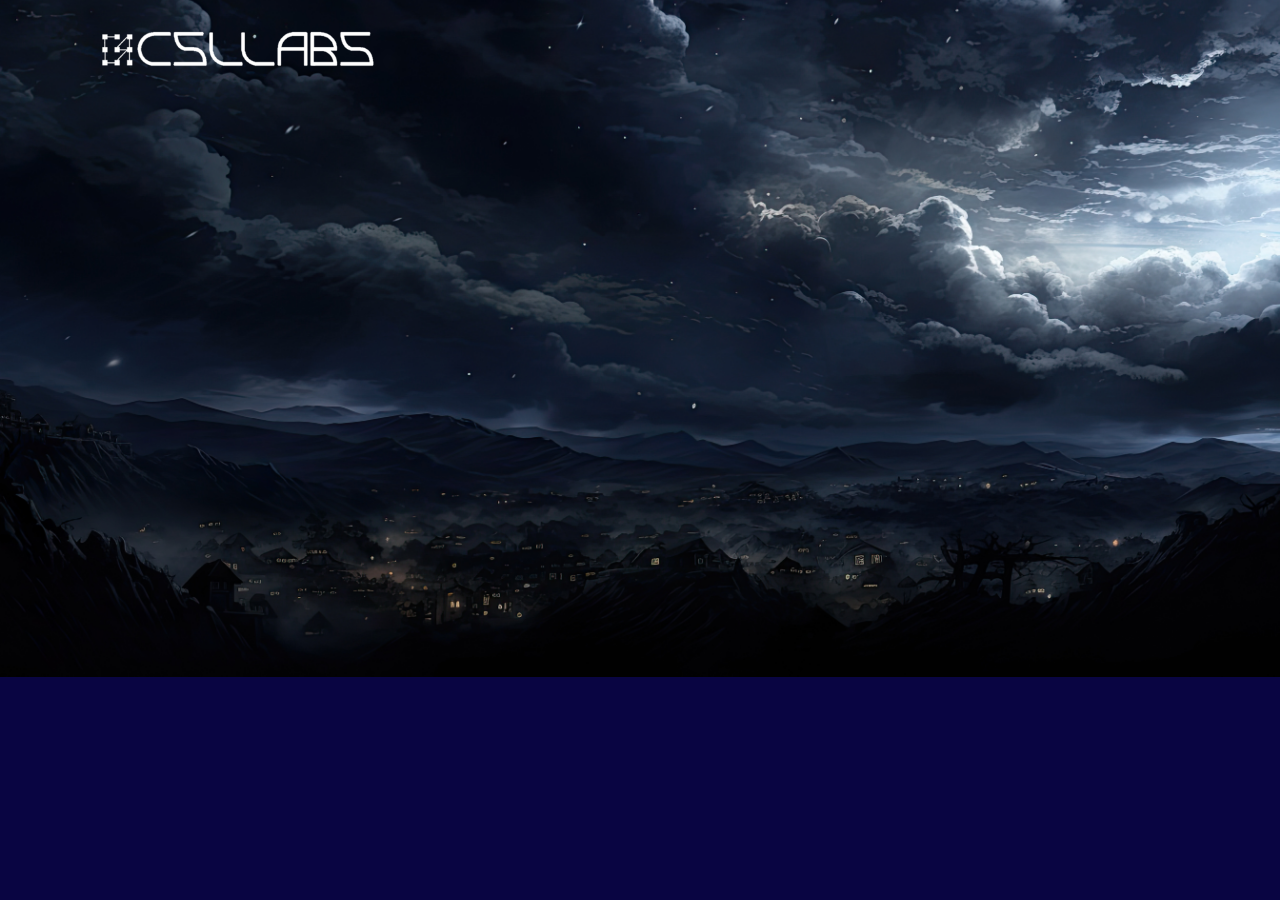
==== index.html @ f1152525 "Add files via upload Versão ZERO !!!" ====
<!doctype html>
<html>
    <head>
        <link rel="stylesheet" type="text/css" href="style.css">
        <link rel="icon" type="image/x-icon" href="FavIcon.png">
        <title>CSLLSBS - Under Construction</title>
    </head>
    <body>
        <header>
            <a href="#" class="logo"><img src="LOGO_BRANCO.png" class="logoIMG"></a>
        </header>
    </body>
</html>
---- style.css ----
html {
    background-image: url("anime-style-clouds.jpg");
    background-color: #090542;
    height: 500px; /* You must set a specified height */
    background-position: center; /* Center the image */
    background-repeat: no-repeat; /* Do not repeat the image */
    background-size: cover; /* Resize the background image to cover the entire container */
}

header {
    position: absolute;
    top: 0;
    left: 0;
    width: 100%;
    padding: 30px 100px;
    display: flex;
    justify-content: space-between;
    align-items: center;
}


header .logo .logoIMG{
    height: 39px;
    width: 275px;
}
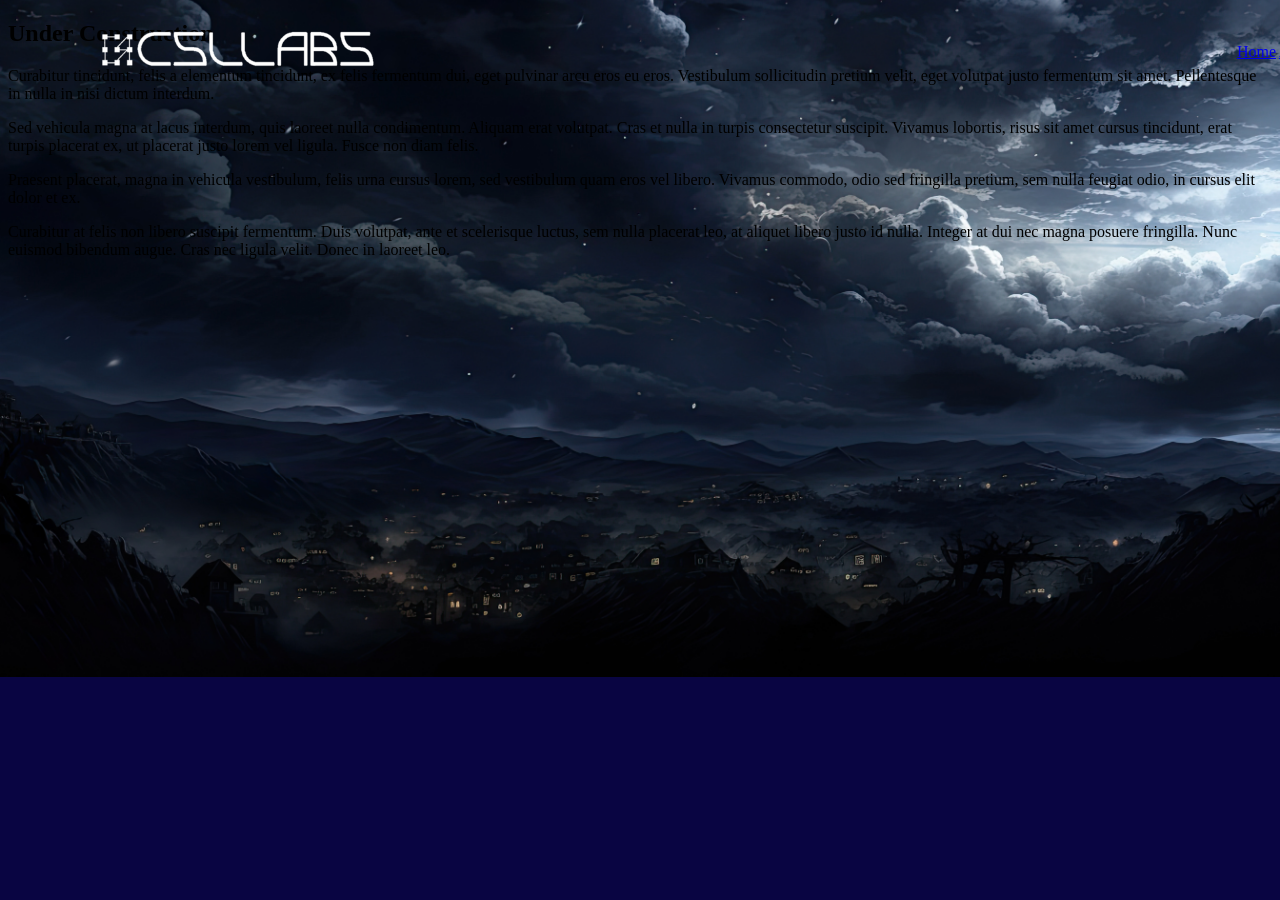
==== commit 2f34e312: "Version 0.1 Características alteradas     - Alteração de html e estruturas de css         - Remoçã" ====
--- a/index.html
+++ b/index.html
@@ -1,13 +1,33 @@
 <!doctype html>
 <html>
     <head>
+        <meta charset="UTF-8">
+        <meta http-equiv="X-UA-Compatible" content="IE=edge">
+        <meta name="viewport" content="width=device-width, initial-scale=1.0">
         <link rel="stylesheet" type="text/css" href="style.css">
         <link rel="icon" type="image/x-icon" href="FavIcon.png">
         <title>CSLLSBS - Under Construction</title>
     </head>
     <body>
-        <header>
+        <header class="header">
             <a href="#" class="logo"><img src="LOGO_BRANCO.png" class="logoIMG"></a>
+            <nav class="navbar">
+                <a href="#">Home</a>
+                <a href="#">About</a>
+                <a href="#">Portfolio</a>
+                <!-- <a href="#">Services</a>
+                <a href="#">Contact</a> -->
+            </nav>
         </header>
+
+        <section class="home">
+            <div class="home-content">
+                <h1>Under Construction</h1>
+                <p>Curabitur tincidunt, felis a elementum tincidunt, ex felis fermentum dui, eget pulvinar arcu eros eu eros. Vestibulum sollicitudin pretium velit, eget volutpat justo fermentum sit amet. Pellentesque in nulla in nisi dictum interdum.</p>
+                <p>Sed vehicula magna at lacus interdum, quis laoreet nulla condimentum. Aliquam erat volutpat. Cras et nulla in turpis consectetur suscipit. Vivamus lobortis, risus sit amet cursus tincidunt, erat turpis placerat ex, ut placerat justo lorem vel ligula. Fusce non diam felis.</p>
+                <p>Praesent placerat, magna in vehicula vestibulum, felis urna cursus lorem, sed vestibulum quam eros vel libero. Vivamus commodo, odio sed fringilla pretium, sem nulla feugiat odio, in cursus elit dolor et ex.</p>
+                <p>Curabitur at felis non libero suscipit fermentum. Duis volutpat, ante et scelerisque luctus, sem nulla placerat leo, at aliquet libero justo id nulla. Integer at dui nec magna posuere fringilla. Nunc euismod bibendum augue. Cras nec ligula velit. Donec in laoreet leo.</p>
+            </div>
+        </section>
     </body>
 </html>
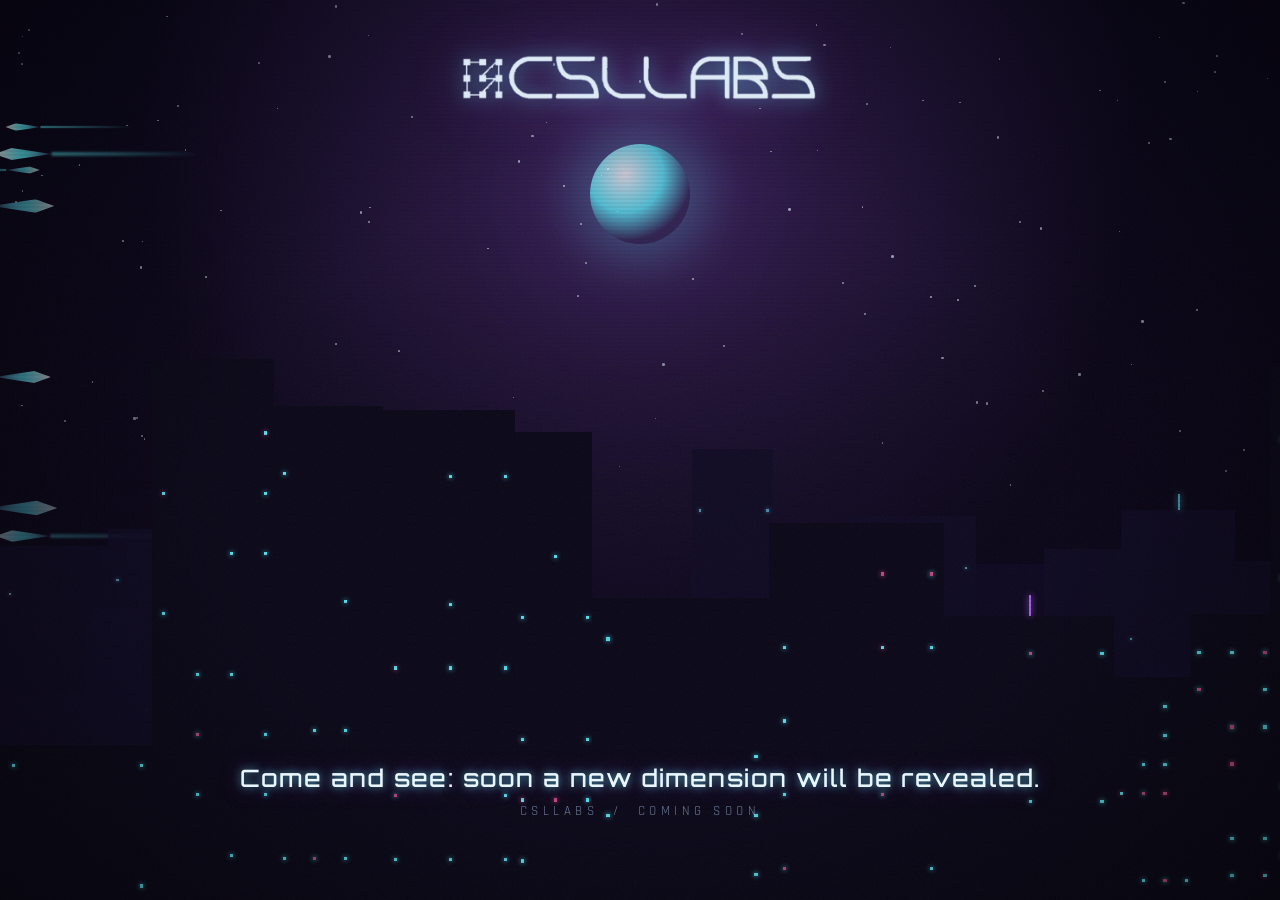
==== commit a0a68f57: "New version of Landing Page" ====
--- a/index.html
+++ b/index.html
@@ -1,33 +1,377 @@
-<!doctype html>
-<html>
-    <head>
-        <meta charset="UTF-8">
-        <meta http-equiv="X-UA-Compatible" content="IE=edge">
-        <meta name="viewport" content="width=device-width, initial-scale=1.0">
-        <link rel="stylesheet" type="text/css" href="style.css">
-        <link rel="icon" type="image/x-icon" href="FavIcon.png">
-        <title>CSLLSBS - Under Construction</title>
-    </head>
-    <body>
-        <header class="header">
-            <a href="#" class="logo"><img src="LOGO_BRANCO.png" class="logoIMG"></a>
-            <nav class="navbar">
-                <a href="#">Home</a>
-                <a href="#">About</a>
-                <a href="#">Portfolio</a>
-                <!-- <a href="#">Services</a>
-                <a href="#">Contact</a> -->
-            </nav>
-        </header>
-
-        <section class="home">
-            <div class="home-content">
-                <h1>Under Construction</h1>
-                <p>Curabitur tincidunt, felis a elementum tincidunt, ex felis fermentum dui, eget pulvinar arcu eros eu eros. Vestibulum sollicitudin pretium velit, eget volutpat justo fermentum sit amet. Pellentesque in nulla in nisi dictum interdum.</p>
-                <p>Sed vehicula magna at lacus interdum, quis laoreet nulla condimentum. Aliquam erat volutpat. Cras et nulla in turpis consectetur suscipit. Vivamus lobortis, risus sit amet cursus tincidunt, erat turpis placerat ex, ut placerat justo lorem vel ligula. Fusce non diam felis.</p>
-                <p>Praesent placerat, magna in vehicula vestibulum, felis urna cursus lorem, sed vestibulum quam eros vel libero. Vivamus commodo, odio sed fringilla pretium, sem nulla feugiat odio, in cursus elit dolor et ex.</p>
-                <p>Curabitur at felis non libero suscipit fermentum. Duis volutpat, ante et scelerisque luctus, sem nulla placerat leo, at aliquet libero justo id nulla. Integer at dui nec magna posuere fringilla. Nunc euismod bibendum augue. Cras nec ligula velit. Donec in laoreet leo.</p>
-            </div>
-        </section>
-    </body>
-</html>+<!DOCTYPE html>
+<html lang="en">
+<head>
+<meta charset="UTF-8">
+<meta name="viewport" content="width=device-width, initial-scale=1.0, viewport-fit=cover">
+<title>CSLLABS</title>
+<meta name="description" content="CSLLABS — coming soon. A new dimension will be revealed.">
+<link rel="icon" href="data:image/svg+xml,%3Csvg xmlns='http://www.w3.org/2000/svg' viewBox='0 0 100 100'%3E%3Crect width='100' height='100' fill='%2305030a'/%3E%3Ccircle cx='50' cy='50' r='30' fill='none' stroke='%235df1ff' stroke-width='6'/%3E%3C/svg%3E">
+<link rel="preconnect" href="https://fonts.googleapis.com">
+<link rel="preconnect" href="https://fonts.gstatic.com" crossorigin>
+<link href="https://fonts.googleapis.com/css2?family=Orbitron:wght@500;700;900&family=Rajdhani:wght@300;400;500&display=swap" rel="stylesheet">
+<style>
+  :root{
+    --bg-top:#0b0620;
+    --bg-bottom:#050308;
+    --cyan:#5df1ff;
+    --purple:#b967ff;
+    --pink:#ff5da2;
+    --amber:#ffb454;
+  }
+  *{ box-sizing:border-box; }
+  html,body{
+    margin:0; padding:0; width:100%; height:100%;
+    background:var(--bg-bottom);
+    overflow:hidden;
+    font-family:'Rajdhani', 'Segoe UI', sans-serif;
+  }
+
+  #stage{
+    position:relative;
+    width:100vw; height:100vh;
+    overflow:hidden;
+  }
+
+  /* ---------- SKY ---------- */
+  #sky{
+    position:absolute; inset:0;
+    background:
+      radial-gradient(ellipse at 50% 15%, rgba(185,103,255,0.25), transparent 55%),
+      linear-gradient(to bottom, var(--bg-top) 0%, #0a0518 40%, var(--bg-bottom) 100%);
+  }
+  .star{
+    position:absolute;
+    width:2px; height:2px;
+    background:#eaf6ff;
+    border-radius:50%;
+    opacity:.6;
+    animation:twinkle linear infinite;
+  }
+  @keyframes twinkle{
+    0%,100%{ opacity:.15; }
+    50%{ opacity:1; }
+  }
+
+  /* distant moon / second sun glow */
+  #moon{
+    position:absolute; top:16%; left:50%; transform:translateX(-50%);
+    width:100px; height:100px; border-radius:50%;
+    background:radial-gradient(circle at 35% 30%, #fff, var(--cyan) 40%, rgba(93,241,255,0.05) 70%);
+    box-shadow:0 0 50px 16px rgba(93,241,255,0.3), 0 0 140px 50px rgba(185,103,255,0.13);
+    opacity:.75;
+    z-index:0;
+    animation:moonPulse 6s ease-in-out infinite;
+  }
+  @keyframes moonPulse{
+    0%,100%{ filter:brightness(1); }
+    50%{ filter:brightness(1.15); }
+  }
+
+  /* ---------- SKYLINE LAYERS ---------- */
+  .layer{
+    position:absolute; left:0; right:0; bottom:0;
+    display:flex; align-items:flex-end;
+  }
+  .building{
+    position:relative;
+    flex-shrink:0;
+  }
+  .window{
+    position:absolute;
+    animation:flicker ease-in-out infinite;
+  }
+  @keyframes flicker{
+    0%,100%{ opacity:.9; }
+    45%{ opacity:.9; }
+    50%{ opacity:.15; }
+    55%{ opacity:.9; }
+  }
+
+  #layer-far{ height:38%; opacity:.55; filter:blur(0.3px); z-index:1; }
+  #layer-mid{ height:52%; opacity:.8; z-index:2; }
+  #layer-near{ height:68%; opacity:1; z-index:3; }
+
+  /* haze between layers for depth */
+  .haze{
+    position:absolute; left:0; right:0; bottom:0; height:70%;
+    background:linear-gradient(to top, rgba(5,3,8,0) 0%, rgba(11,6,32,.5) 40%, rgba(11,6,32,0) 100%);
+    z-index:2; pointer-events:none;
+  }
+
+  /* ---------- SHIPS ---------- */
+  .ship-track{
+    position:absolute; left:-15%; width:130%;
+    z-index:4; pointer-events:none;
+  }
+  .ship{
+    position:absolute;
+    width:46px; height:14px;
+    animation:fly linear infinite;
+  }
+  .ship .hull{
+    position:absolute; inset:0;
+    background:linear-gradient(90deg, rgba(93,241,255,0) 0%, var(--cyan) 55%, #fff 100%);
+    clip-path:polygon(0% 50%, 70% 15%, 100% 50%, 70% 85%);
+    filter:drop-shadow(0 0 6px var(--cyan)) drop-shadow(0 0 14px var(--purple));
+  }
+  .ship .trail{
+    position:absolute; top:50%; right:100%; transform:translateY(-50%);
+    width:120px; height:3px;
+    background:linear-gradient(90deg, rgba(185,103,255,0), rgba(93,241,255,.7));
+    filter:blur(1px);
+  }
+  .ship.pink .hull{
+    background:linear-gradient(90deg, rgba(255,93,162,0) 0%, var(--pink) 55%, #fff 100%);
+    filter:drop-shadow(0 0 6px var(--pink)) drop-shadow(0 0 14px var(--purple));
+  }
+  .ship.pink .trail{
+    background:linear-gradient(90deg, rgba(185,103,255,0), rgba(255,93,162,.7));
+  }
+  .ship.rev{ transform:scaleX(-1); }
+  @keyframes fly{
+    0%{ transform:translate3d(-10vw,0,0); }
+    100%{ transform:translate3d(115vw,0,0); }
+  }
+  .ship.rev{ animation-name:flyRev; }
+  @keyframes flyRev{
+    0%{ transform:translate3d(115vw,0,0) scaleX(-1); }
+    100%{ transform:translate3d(-10vw,0,0) scaleX(-1); }
+  }
+
+  /* ---------- OVERLAYS ---------- */
+  #scanlines{
+    position:absolute; inset:0; z-index:6; pointer-events:none;
+    background:repeating-linear-gradient(to bottom, rgba(0,0,0,0) 0px, rgba(0,0,0,0) 2px, rgba(0,0,0,0.10) 3px, rgba(0,0,0,0) 4px);
+    mix-blend-mode:multiply;
+  }
+  #vignette{
+    position:absolute; inset:0; z-index:6; pointer-events:none;
+    background:radial-gradient(ellipse at 50% 55%, rgba(0,0,0,0) 45%, rgba(0,0,0,0.55) 100%);
+  }
+  #grain{
+    position:absolute; inset:0; z-index:6; pointer-events:none; opacity:.05;
+    background-image:url("data:image/svg+xml,%3Csvg xmlns='http://www.w3.org/2000/svg' width='120' height='120'%3E%3Cfilter id='n'%3E%3CfeTurbulence type='fractalNoise' baseFrequency='0.9' numOctaves='2' stitchTiles='stitch'/%3E%3C/filter%3E%3Crect width='100%25' height='100%25' filter='url(%23n)'/%3E%3C/svg%3E");
+  }
+
+  /* ---------- CONTENT ---------- */
+  #content{
+    position:absolute; inset:0; z-index:10;
+    display:flex; flex-direction:column; align-items:center; justify-content:flex-start;
+    padding-top:6vh;
+    text-align:center;
+  }
+  #logo-wrap{
+    animation:logoFloat 6s ease-in-out infinite;
+  }
+  #logo-wrap img{
+    width:min(46vw, 360px);
+    filter:drop-shadow(0 0 10px rgba(93,241,255,.55)) drop-shadow(0 0 26px rgba(185,103,255,.35));
+    opacity:0;
+    animation:logoIn 1.8s ease-out forwards;
+  }
+  @keyframes logoIn{
+    0%{ opacity:0; transform:translateY(-8px) scale(.97); filter:brightness(1.6) drop-shadow(0 0 0 transparent); }
+    100%{ opacity:1; transform:translateY(0) scale(1); }
+  }
+  @keyframes logoFloat{
+    0%,100%{ transform:translateY(0); }
+    50%{ transform:translateY(-6px); }
+  }
+
+  #tagline-wrap{
+    margin-top:auto; margin-bottom:9vh;
+    padding:0 6vw;
+  }
+  #tagline{
+    display:inline-block;
+    font-family:'Orbitron', 'Rajdhani', sans-serif;
+    font-weight:500;
+    font-size:clamp(0.95rem, 2.4vw, 1.5rem);
+    letter-spacing:.06em;
+    color:#eaf6ff;
+    text-shadow:0 0 8px rgba(93,241,255,.65), 0 0 24px rgba(185,103,255,.4);
+    opacity:0;
+    filter:blur(6px);
+    animation:reveal 2.6s ease-out forwards, glow 4.5s ease-in-out infinite;
+    animation-delay:2.4s, 7s;
+  }
+  @keyframes reveal{
+    0%{ opacity:0; filter:blur(6px); letter-spacing:.3em; }
+    100%{ opacity:1; filter:blur(0); letter-spacing:.06em; }
+  }
+  @keyframes glow{
+    0%,100%{ text-shadow:0 0 8px rgba(93,241,255,.5), 0 0 22px rgba(185,103,255,.3); }
+    50%{ text-shadow:0 0 14px rgba(93,241,255,.9), 0 0 34px rgba(185,103,255,.55); }
+  }
+
+  #brandline{
+    margin-top:1.1vh;
+    font-family:'Rajdhani', sans-serif;
+    font-size:clamp(.6rem, 1.15vw, .8rem);
+    letter-spacing:.35em;
+    color:rgba(184,214,255,.55);
+    text-transform:uppercase;
+    opacity:0;
+    animation:fadeSimple 1.6s ease-out forwards;
+    animation-delay:4.6s;
+  }
+  @keyframes fadeSimple{
+    from{ opacity:0; transform:translateY(4px); }
+    to{ opacity:1; transform:translateY(0); }
+  }
+
+  @media (max-width:600px){
+    #content{ padding-top:8vh; }
+    #tagline-wrap{ margin-bottom:12vh; }
+  }
+</style>
+</head>
+<body>
+
+<div id="stage">
+  <div id="sky"></div>
+  <div id="moon"></div>
+  <div id="stars"></div>
+
+  <div id="layer-far" class="layer"></div>
+  <div class="haze"></div>
+  <div id="layer-mid" class="layer"></div>
+  <div id="layer-near" class="layer"></div>
+
+  <div id="ships"></div>
+
+  <div id="scanlines"></div>
+  <div id="grain"></div>
+  <div id="vignette"></div>
+
+  <div id="content">
+    <div id="logo-wrap">
+      <img src="[data-uri]" alt="CSLLABS logo">
+    </div>
+    <div id="tagline-wrap">
+      <div id="tagline">Come and see: soon a new dimension will be revealed.</div>
+      <div id="brandline">CSLLABS &nbsp;/&nbsp; coming soon</div>
+    </div>
+  </div>
+</div>
+
+<script>
+(function(){
+  var rand = function(a,b){ return a + Math.random()*(b-a); };
+
+  // ---- Stars ----
+  var starsWrap = document.getElementById('stars');
+  var starsFrag = document.createDocumentFragment();
+  var STAR_COUNT = 110;
+  for(var i=0;i<STAR_COUNT;i++){
+    var s = document.createElement('div');
+    s.className = 'star';
+    s.style.left = rand(0,100)+'%';
+    s.style.top = rand(0,55)+'%';
+    var size = rand(1,2.6);
+    s.style.width = size+'px';
+    s.style.height = size+'px';
+    s.style.animationDuration = rand(2,6)+'s';
+    s.style.animationDelay = rand(0,6)+'s';
+    starsFrag.appendChild(s);
+  }
+  starsWrap.appendChild(starsFrag);
+
+  // ---- Skyline builder ----
+  function buildSkyline(containerId, opts){
+    var el = document.getElementById(containerId);
+    var totalWidth = 0;
+    var vw = 100; // percent based
+    var frag = document.createDocumentFragment();
+    while(totalWidth < vw + 8){
+      var w = rand(opts.minW, opts.maxW);
+      var h = rand(opts.minH, opts.maxH);
+      var b = document.createElement('div');
+      b.className = 'building';
+      b.style.width = w+'%';
+      b.style.height = h+'%';
+      b.style.background = opts.color;
+      if(opts.topAccent && Math.random() < opts.antennaChance){
+        b.style.boxShadow = '0 -'+rand(6,16)+'px 0 -2px rgba(255,255,255,0.0)';
+        var antenna = document.createElement('div');
+        antenna.style.position='absolute';
+        antenna.style.bottom='100%';
+        antenna.style.left='50%';
+        antenna.style.width='2px';
+        antenna.style.height=rand(10,22)+'px';
+        antenna.style.background = opts.antennaColor;
+        antenna.style.boxShadow = '0 0 6px '+opts.antennaColor;
+        b.appendChild(antenna);
+      }
+      // windows
+      var rows = Math.floor(rand(opts.wRows[0], opts.wRows[1]));
+      var cols = Math.floor(rand(opts.wCols[0], opts.wCols[1]));
+      for(var r=0;r<rows;r++){
+        for(var c=0;c<cols;c++){
+          if(Math.random() > opts.litChance) continue;
+          var win = document.createElement('div');
+          win.className = 'window';
+          win.style.left = (8 + c*(84/Math.max(cols-1,1)))+'%';
+          win.style.bottom = (8 + r*(78/Math.max(rows-1,1)))+'%';
+          win.style.width = opts.winSize+'px';
+          win.style.height = opts.winSize+'px';
+          win.style.background = Math.random() < 0.18 ? opts.altColor : opts.winColor;
+          win.style.boxShadow = '0 0 '+(opts.winSize*1.6)+'px '+ (Math.random()<0.18?opts.altColor:opts.winColor);
+          win.style.animationDuration = rand(3,9)+'s';
+          win.style.animationDelay = rand(0,8)+'s';
+          b.appendChild(win);
+        }
+      }
+      frag.appendChild(b);
+      totalWidth += w;
+    }
+    el.appendChild(frag);
+  }
+
+  buildSkyline('layer-far', {
+    minW:4, maxW:9, minH:35, maxH:100,
+    color:'#140b2e',
+    wRows:[2,4], wCols:[1,3], winSize:2, litChance:.35,
+    winColor:'rgba(150,190,255,0.55)', altColor:'rgba(255,150,200,0.4)',
+    topAccent:false, antennaChance:0, antennaColor:'transparent'
+  });
+
+  buildSkyline('layer-mid', {
+    minW:5, maxW:11, minH:30, maxH:100,
+    color:'#0f0a24',
+    wRows:[3,6], wCols:[2,4], winSize:2.6, litChance:.4,
+    winColor:'rgba(120,225,255,0.75)', altColor:'rgba(255,120,190,0.6)',
+    topAccent:true, antennaChance:.25, antennaColor:'rgba(93,241,255,0.8)'
+  });
+
+  buildSkyline('layer-near', {
+    minW:6, maxW:14, minH:22, maxH:100,
+    color:'#0a0718',
+    wRows:[4,9], wCols:[2,5], winSize:3.2, litChance:.45,
+    winColor:'rgba(93,241,255,0.9)', altColor:'rgba(255,93,162,0.75)',
+    topAccent:true, antennaChance:.35, antennaColor:'rgba(185,103,255,0.9)'
+  });
+
+  // ---- Ships ----
+  var shipsWrap = document.getElementById('ships');
+  var SHIP_COUNT = 7;
+  for(var k=0;k<SHIP_COUNT;k++){
+    var ship = document.createElement('div');
+    var reverse = Math.random() < 0.5;
+    ship.className = 'ship' + (Math.random()<0.4 ? ' pink' : '') + (reverse ? ' rev' : '');
+    var scale = rand(.6, 1.5);
+    ship.style.top = rand(6,60)+'%';
+    ship.style.transform = 'scale('+scale+')' + (reverse ? ' scaleX(-1)' : '');
+    ship.style.transformOrigin = 'center';
+    var dur = rand(16, 40);
+    ship.style.animationDuration = dur+'s';
+    ship.style.animationDelay = (-rand(0,dur))+'s';
+    ship.style.opacity = rand(.55,1);
+    ship.innerHTML = '<div class="trail"></div><div class="hull"></div>';
+    shipsWrap.appendChild(ship);
+  }
+})();
+</script>
+
+</body>
+</html>
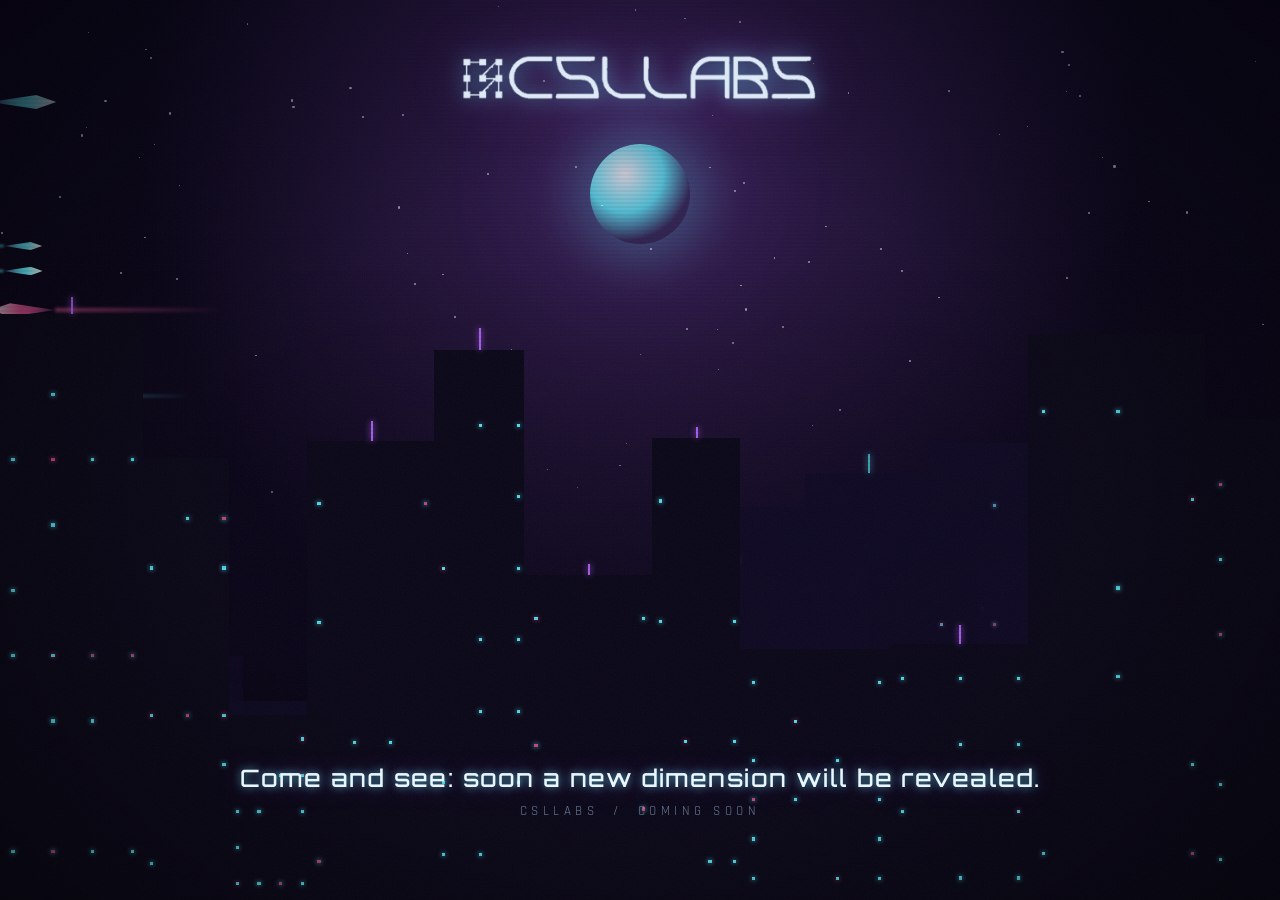
==== commit 1d80cfe7: "Adding FavIcon to the new Landing Page" ====
--- a/index.html
+++ b/index.html
@@ -5,7 +5,7 @@
 <meta name="viewport" content="width=device-width, initial-scale=1.0, viewport-fit=cover">
 <title>CSLLABS</title>
 <meta name="description" content="CSLLABS — coming soon. A new dimension will be revealed.">
-<link rel="icon" href="data:image/svg+xml,%3Csvg xmlns='http://www.w3.org/2000/svg' viewBox='0 0 100 100'%3E%3Crect width='100' height='100' fill='%2305030a'/%3E%3Ccircle cx='50' cy='50' r='30' fill='none' stroke='%235df1ff' stroke-width='6'/%3E%3C/svg%3E">
+<link rel="icon" href="FavIcon.png">
 <link rel="preconnect" href="https://fonts.googleapis.com">
 <link rel="preconnect" href="https://fonts.gstatic.com" crossorigin>
 <link href="https://fonts.googleapis.com/css2?family=Orbitron:wght@500;700;900&family=Rajdhani:wght@300;400;500&display=swap" rel="stylesheet">
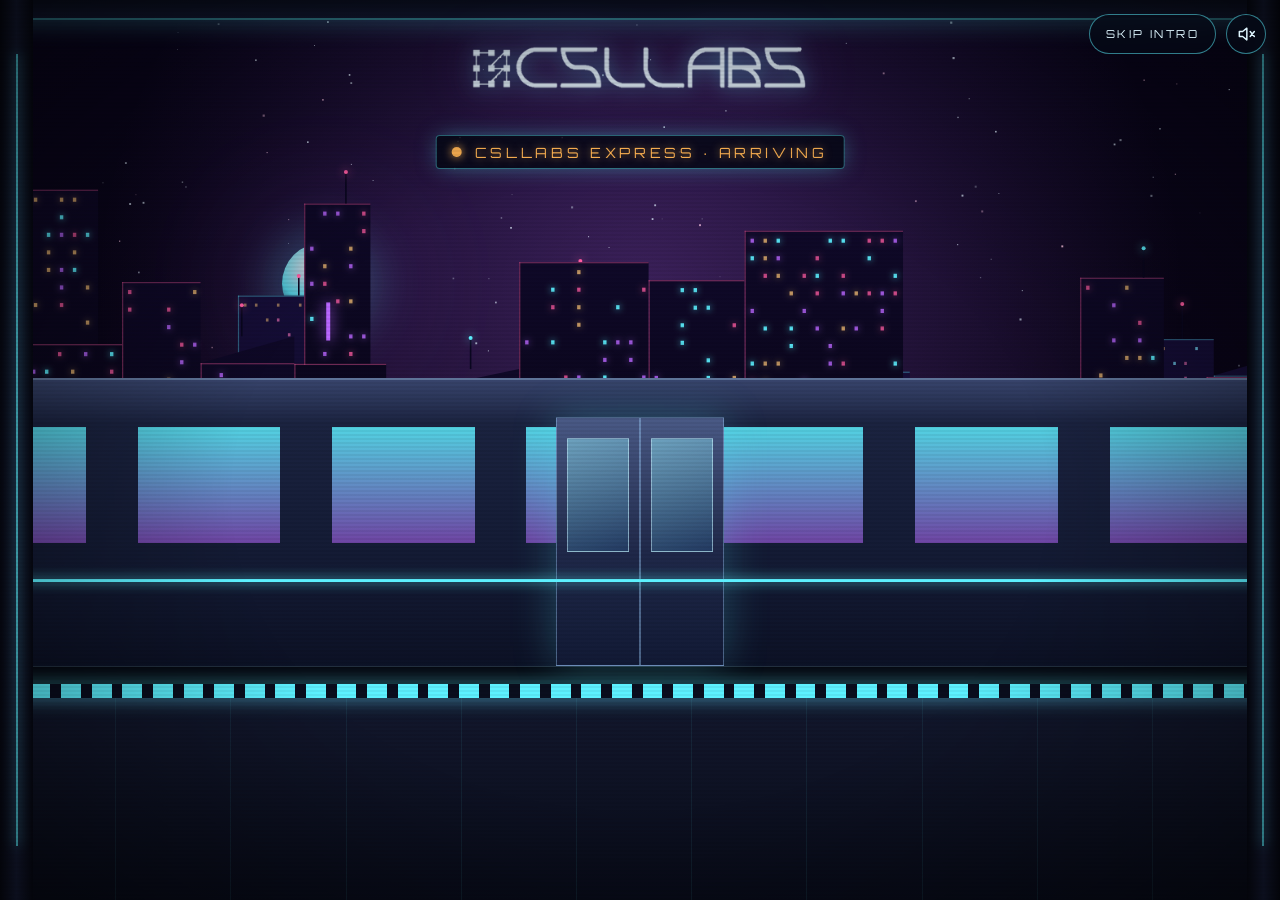
==== commit dd99e778: "Trem do Futuro Adicionada animação de trem do futuro" ====
--- a/index.html
+++ b/index.html
@@ -1,377 +1,171 @@
-<!DOCTYPE html>
-<html lang="en">
-<head>
-<meta charset="UTF-8">
-<meta name="viewport" content="width=device-width, initial-scale=1.0, viewport-fit=cover">
-<title>CSLLABS</title>
-<meta name="description" content="CSLLABS — coming soon. A new dimension will be revealed.">
-<link rel="icon" href="FavIcon.png">
-<link rel="preconnect" href="https://fonts.googleapis.com">
-<link rel="preconnect" href="https://fonts.gstatic.com" crossorigin>
-<link href="https://fonts.googleapis.com/css2?family=Orbitron:wght@500;700;900&family=Rajdhani:wght@300;400;500&display=swap" rel="stylesheet">
-<style>
-  :root{
-    --bg-top:#0b0620;
-    --bg-bottom:#050308;
-    --cyan:#5df1ff;
-    --purple:#b967ff;
-    --pink:#ff5da2;
-    --amber:#ffb454;
-  }
-  *{ box-sizing:border-box; }
-  html,body{
-    margin:0; padding:0; width:100%; height:100%;
-    background:var(--bg-bottom);
-    overflow:hidden;
-    font-family:'Rajdhani', 'Segoe UI', sans-serif;
-  }
-
-  #stage{
-    position:relative;
-    width:100vw; height:100vh;
-    overflow:hidden;
-  }
-
-  /* ---------- SKY ---------- */
-  #sky{
-    position:absolute; inset:0;
-    background:
-      radial-gradient(ellipse at 50% 15%, rgba(185,103,255,0.25), transparent 55%),
-      linear-gradient(to bottom, var(--bg-top) 0%, #0a0518 40%, var(--bg-bottom) 100%);
-  }
-  .star{
-    position:absolute;
-    width:2px; height:2px;
-    background:#eaf6ff;
-    border-radius:50%;
-    opacity:.6;
-    animation:twinkle linear infinite;
-  }
-  @keyframes twinkle{
-    0%,100%{ opacity:.15; }
-    50%{ opacity:1; }
-  }
-
-  /* distant moon / second sun glow */
-  #moon{
-    position:absolute; top:16%; left:50%; transform:translateX(-50%);
-    width:100px; height:100px; border-radius:50%;
-    background:radial-gradient(circle at 35% 30%, #fff, var(--cyan) 40%, rgba(93,241,255,0.05) 70%);
-    box-shadow:0 0 50px 16px rgba(93,241,255,0.3), 0 0 140px 50px rgba(185,103,255,0.13);
-    opacity:.75;
-    z-index:0;
-    animation:moonPulse 6s ease-in-out infinite;
-  }
-  @keyframes moonPulse{
-    0%,100%{ filter:brightness(1); }
-    50%{ filter:brightness(1.15); }
-  }
-
-  /* ---------- SKYLINE LAYERS ---------- */
-  .layer{
-    position:absolute; left:0; right:0; bottom:0;
-    display:flex; align-items:flex-end;
-  }
-  .building{
-    position:relative;
-    flex-shrink:0;
-  }
-  .window{
-    position:absolute;
-    animation:flicker ease-in-out infinite;
-  }
-  @keyframes flicker{
-    0%,100%{ opacity:.9; }
-    45%{ opacity:.9; }
-    50%{ opacity:.15; }
-    55%{ opacity:.9; }
-  }
-
-  #layer-far{ height:38%; opacity:.55; filter:blur(0.3px); z-index:1; }
-  #layer-mid{ height:52%; opacity:.8; z-index:2; }
-  #layer-near{ height:68%; opacity:1; z-index:3; }
-
-  /* haze between layers for depth */
-  .haze{
-    position:absolute; left:0; right:0; bottom:0; height:70%;
-    background:linear-gradient(to top, rgba(5,3,8,0) 0%, rgba(11,6,32,.5) 40%, rgba(11,6,32,0) 100%);
-    z-index:2; pointer-events:none;
-  }
-
-  /* ---------- SHIPS ---------- */
-  .ship-track{
-    position:absolute; left:-15%; width:130%;
-    z-index:4; pointer-events:none;
-  }
-  .ship{
-    position:absolute;
-    width:46px; height:14px;
-    animation:fly linear infinite;
-  }
-  .ship .hull{
-    position:absolute; inset:0;
-    background:linear-gradient(90deg, rgba(93,241,255,0) 0%, var(--cyan) 55%, #fff 100%);
-    clip-path:polygon(0% 50%, 70% 15%, 100% 50%, 70% 85%);
-    filter:drop-shadow(0 0 6px var(--cyan)) drop-shadow(0 0 14px var(--purple));
-  }
-  .ship .trail{
-    position:absolute; top:50%; right:100%; transform:translateY(-50%);
-    width:120px; height:3px;
-    background:linear-gradient(90deg, rgba(185,103,255,0), rgba(93,241,255,.7));
-    filter:blur(1px);
-  }
-  .ship.pink .hull{
-    background:linear-gradient(90deg, rgba(255,93,162,0) 0%, var(--pink) 55%, #fff 100%);
-    filter:drop-shadow(0 0 6px var(--pink)) drop-shadow(0 0 14px var(--purple));
-  }
-  .ship.pink .trail{
-    background:linear-gradient(90deg, rgba(185,103,255,0), rgba(255,93,162,.7));
-  }
-  .ship.rev{ transform:scaleX(-1); }
-  @keyframes fly{
-    0%{ transform:translate3d(-10vw,0,0); }
-    100%{ transform:translate3d(115vw,0,0); }
-  }
-  .ship.rev{ animation-name:flyRev; }
-  @keyframes flyRev{
-    0%{ transform:translate3d(115vw,0,0) scaleX(-1); }
-    100%{ transform:translate3d(-10vw,0,0) scaleX(-1); }
-  }
-
-  /* ---------- OVERLAYS ---------- */
-  #scanlines{
-    position:absolute; inset:0; z-index:6; pointer-events:none;
-    background:repeating-linear-gradient(to bottom, rgba(0,0,0,0) 0px, rgba(0,0,0,0) 2px, rgba(0,0,0,0.10) 3px, rgba(0,0,0,0) 4px);
-    mix-blend-mode:multiply;
-  }
-  #vignette{
-    position:absolute; inset:0; z-index:6; pointer-events:none;
-    background:radial-gradient(ellipse at 50% 55%, rgba(0,0,0,0) 45%, rgba(0,0,0,0.55) 100%);
-  }
-  #grain{
-    position:absolute; inset:0; z-index:6; pointer-events:none; opacity:.05;
-    background-image:url("data:image/svg+xml,%3Csvg xmlns='http://www.w3.org/2000/svg' width='120' height='120'%3E%3Cfilter id='n'%3E%3CfeTurbulence type='fractalNoise' baseFrequency='0.9' numOctaves='2' stitchTiles='stitch'/%3E%3C/filter%3E%3Crect width='100%25' height='100%25' filter='url(%23n)'/%3E%3C/svg%3E");
-  }
-
-  /* ---------- CONTENT ---------- */
-  #content{
-    position:absolute; inset:0; z-index:10;
-    display:flex; flex-direction:column; align-items:center; justify-content:flex-start;
-    padding-top:6vh;
-    text-align:center;
-  }
-  #logo-wrap{
-    animation:logoFloat 6s ease-in-out infinite;
-  }
-  #logo-wrap img{
-    width:min(46vw, 360px);
-    filter:drop-shadow(0 0 10px rgba(93,241,255,.55)) drop-shadow(0 0 26px rgba(185,103,255,.35));
-    opacity:0;
-    animation:logoIn 1.8s ease-out forwards;
-  }
-  @keyframes logoIn{
-    0%{ opacity:0; transform:translateY(-8px) scale(.97); filter:brightness(1.6) drop-shadow(0 0 0 transparent); }
-    100%{ opacity:1; transform:translateY(0) scale(1); }
-  }
-  @keyframes logoFloat{
-    0%,100%{ transform:translateY(0); }
-    50%{ transform:translateY(-6px); }
-  }
-
-  #tagline-wrap{
-    margin-top:auto; margin-bottom:9vh;
-    padding:0 6vw;
-  }
-  #tagline{
-    display:inline-block;
-    font-family:'Orbitron', 'Rajdhani', sans-serif;
-    font-weight:500;
-    font-size:clamp(0.95rem, 2.4vw, 1.5rem);
-    letter-spacing:.06em;
-    color:#eaf6ff;
-    text-shadow:0 0 8px rgba(93,241,255,.65), 0 0 24px rgba(185,103,255,.4);
-    opacity:0;
-    filter:blur(6px);
-    animation:reveal 2.6s ease-out forwards, glow 4.5s ease-in-out infinite;
-    animation-delay:2.4s, 7s;
-  }
-  @keyframes reveal{
-    0%{ opacity:0; filter:blur(6px); letter-spacing:.3em; }
-    100%{ opacity:1; filter:blur(0); letter-spacing:.06em; }
-  }
-  @keyframes glow{
-    0%,100%{ text-shadow:0 0 8px rgba(93,241,255,.5), 0 0 22px rgba(185,103,255,.3); }
-    50%{ text-shadow:0 0 14px rgba(93,241,255,.9), 0 0 34px rgba(185,103,255,.55); }
-  }
-
-  #brandline{
-    margin-top:1.1vh;
-    font-family:'Rajdhani', sans-serif;
-    font-size:clamp(.6rem, 1.15vw, .8rem);
-    letter-spacing:.35em;
-    color:rgba(184,214,255,.55);
-    text-transform:uppercase;
-    opacity:0;
-    animation:fadeSimple 1.6s ease-out forwards;
-    animation-delay:4.6s;
-  }
-  @keyframes fadeSimple{
-    from{ opacity:0; transform:translateY(4px); }
-    to{ opacity:1; transform:translateY(0); }
-  }
-
-  @media (max-width:600px){
-    #content{ padding-top:8vh; }
-    #tagline-wrap{ margin-bottom:12vh; }
-  }
-</style>
-</head>
-<body>
-
-<div id="stage">
-  <div id="sky"></div>
-  <div id="moon"></div>
-  <div id="stars"></div>
-
-  <div id="layer-far" class="layer"></div>
-  <div class="haze"></div>
-  <div id="layer-mid" class="layer"></div>
-  <div id="layer-near" class="layer"></div>
-
-  <div id="ships"></div>
-
-  <div id="scanlines"></div>
-  <div id="grain"></div>
-  <div id="vignette"></div>
-
-  <div id="content">
-    <div id="logo-wrap">
-      <img src="[data-uri]" alt="CSLLABS logo">
-    </div>
-    <div id="tagline-wrap">
-      <div id="tagline">Come and see: soon a new dimension will be revealed.</div>
-      <div id="brandline">CSLLABS &nbsp;/&nbsp; coming soon</div>
-    </div>
-  </div>
-</div>
-
-<script>
-(function(){
-  var rand = function(a,b){ return a + Math.random()*(b-a); };
-
-  // ---- Stars ----
-  var starsWrap = document.getElementById('stars');
-  var starsFrag = document.createDocumentFragment();
-  var STAR_COUNT = 110;
-  for(var i=0;i<STAR_COUNT;i++){
-    var s = document.createElement('div');
-    s.className = 'star';
-    s.style.left = rand(0,100)+'%';
-    s.style.top = rand(0,55)+'%';
-    var size = rand(1,2.6);
-    s.style.width = size+'px';
-    s.style.height = size+'px';
-    s.style.animationDuration = rand(2,6)+'s';
-    s.style.animationDelay = rand(0,6)+'s';
-    starsFrag.appendChild(s);
-  }
-  starsWrap.appendChild(starsFrag);
-
-  // ---- Skyline builder ----
-  function buildSkyline(containerId, opts){
-    var el = document.getElementById(containerId);
-    var totalWidth = 0;
-    var vw = 100; // percent based
-    var frag = document.createDocumentFragment();
-    while(totalWidth < vw + 8){
-      var w = rand(opts.minW, opts.maxW);
-      var h = rand(opts.minH, opts.maxH);
-      var b = document.createElement('div');
-      b.className = 'building';
-      b.style.width = w+'%';
-      b.style.height = h+'%';
-      b.style.background = opts.color;
-      if(opts.topAccent && Math.random() < opts.antennaChance){
-        b.style.boxShadow = '0 -'+rand(6,16)+'px 0 -2px rgba(255,255,255,0.0)';
-        var antenna = document.createElement('div');
-        antenna.style.position='absolute';
-        antenna.style.bottom='100%';
-        antenna.style.left='50%';
-        antenna.style.width='2px';
-        antenna.style.height=rand(10,22)+'px';
-        antenna.style.background = opts.antennaColor;
-        antenna.style.boxShadow = '0 0 6px '+opts.antennaColor;
-        b.appendChild(antenna);
-      }
-      // windows
-      var rows = Math.floor(rand(opts.wRows[0], opts.wRows[1]));
-      var cols = Math.floor(rand(opts.wCols[0], opts.wCols[1]));
-      for(var r=0;r<rows;r++){
-        for(var c=0;c<cols;c++){
-          if(Math.random() > opts.litChance) continue;
-          var win = document.createElement('div');
-          win.className = 'window';
-          win.style.left = (8 + c*(84/Math.max(cols-1,1)))+'%';
-          win.style.bottom = (8 + r*(78/Math.max(rows-1,1)))+'%';
-          win.style.width = opts.winSize+'px';
-          win.style.height = opts.winSize+'px';
-          win.style.background = Math.random() < 0.18 ? opts.altColor : opts.winColor;
-          win.style.boxShadow = '0 0 '+(opts.winSize*1.6)+'px '+ (Math.random()<0.18?opts.altColor:opts.winColor);
-          win.style.animationDuration = rand(3,9)+'s';
-          win.style.animationDelay = rand(0,8)+'s';
-          b.appendChild(win);
-        }
-      }
-      frag.appendChild(b);
-      totalWidth += w;
-    }
-    el.appendChild(frag);
-  }
-
-  buildSkyline('layer-far', {
-    minW:4, maxW:9, minH:35, maxH:100,
-    color:'#140b2e',
-    wRows:[2,4], wCols:[1,3], winSize:2, litChance:.35,
-    winColor:'rgba(150,190,255,0.55)', altColor:'rgba(255,150,200,0.4)',
-    topAccent:false, antennaChance:0, antennaColor:'transparent'
-  });
-
-  buildSkyline('layer-mid', {
-    minW:5, maxW:11, minH:30, maxH:100,
-    color:'#0f0a24',
-    wRows:[3,6], wCols:[2,4], winSize:2.6, litChance:.4,
-    winColor:'rgba(120,225,255,0.75)', altColor:'rgba(255,120,190,0.6)',
-    topAccent:true, antennaChance:.25, antennaColor:'rgba(93,241,255,0.8)'
-  });
-
-  buildSkyline('layer-near', {
-    minW:6, maxW:14, minH:22, maxH:100,
-    color:'#0a0718',
-    wRows:[4,9], wCols:[2,5], winSize:3.2, litChance:.45,
-    winColor:'rgba(93,241,255,0.9)', altColor:'rgba(255,93,162,0.75)',
-    topAccent:true, antennaChance:.35, antennaColor:'rgba(185,103,255,0.9)'
-  });
-
-  // ---- Ships ----
-  var shipsWrap = document.getElementById('ships');
-  var SHIP_COUNT = 7;
-  for(var k=0;k<SHIP_COUNT;k++){
-    var ship = document.createElement('div');
-    var reverse = Math.random() < 0.5;
-    ship.className = 'ship' + (Math.random()<0.4 ? ' pink' : '') + (reverse ? ' rev' : '');
-    var scale = rand(.6, 1.5);
-    ship.style.top = rand(6,60)+'%';
-    ship.style.transform = 'scale('+scale+')' + (reverse ? ' scaleX(-1)' : '');
-    ship.style.transformOrigin = 'center';
-    var dur = rand(16, 40);
-    ship.style.animationDuration = dur+'s';
-    ship.style.animationDelay = (-rand(0,dur))+'s';
-    ship.style.opacity = rand(.55,1);
-    ship.innerHTML = '<div class="trail"></div><div class="hull"></div>';
-    shipsWrap.appendChild(ship);
-  }
-})();
-</script>
-
-</body>
-</html>
+<!DOCTYPE html>
+<html lang="en">
+<head>
+<meta charset="UTF-8">
+<meta name="viewport" content="width=device-width, initial-scale=1.0, viewport-fit=cover">
+<title>CSLLABS</title>
+<meta name="description" content="CSLLABS — come and see: soon a new dimension will be revealed.">
+<meta name="theme-color" content="#05030a">
+<meta property="og:title" content="CSLLABS">
+<meta property="og:description" content="Come and see: soon a new dimension will be revealed.">
+<meta property="og:type" content="website">
+
+<link rel="icon" type="image/png" sizes="64x64" href="img/favicon-64.png">
+<link rel="apple-touch-icon" href="img/apple-touch-icon.png">
+
+<link rel="preconnect" href="https://fonts.googleapis.com">
+<link rel="preconnect" href="https://fonts.gstatic.com" crossorigin>
+<link href="https://fonts.googleapis.com/css2?family=Orbitron:wght@500;700;900&family=Rajdhani:wght@500;600&display=swap" rel="stylesheet">
+
+<!-- When you change style.css or app.js, raise the ?v= number so browsers load the new version -->
+<link rel="stylesheet" href="css/style.css?v=1">
+</head>
+<body>
+<h1 class="sr">CSLLABS</h1>
+<div id="app">
+
+  <!-- ===== shared background: sky, skyline layers, station platforms ===== -->
+  <div id="world" aria-hidden="true">
+    <div id="sky-glow"></div>
+    <canvas id="stars"></canvas>
+    <div id="moon"></div>
+    <div class="layer" id="Lfar"><canvas></canvas></div>
+    <div class="layer" id="Lmid"><canvas></canvas></div>
+    <div class="layer" id="Lnear"><canvas></canvas></div>
+    <div id="ground"></div>
+    <div id="poles"></div>
+    <div class="st" id="stA"><div class="st-canopy"></div><div class="st-back"></div><div class="st-pillars"></div>
+      <div class="st-sign"><span class="st-no"></span><span class="st-name"></span></div><div class="st-floor"></div></div>
+    <div class="st" id="stB"><div class="st-canopy"></div><div class="st-back"></div><div class="st-pillars"></div>
+      <div class="st-sign"><span class="st-no"></span><span class="st-name"></span></div><div class="st-floor"></div></div>
+    <div id="lines"></div>
+  </div>
+
+  <!-- ===== intro: platform, arriving train ===== -->
+  <div id="platform">
+    <div class="beam"></div><div class="pil l"></div><div class="pil r"></div>
+    <img id="plLogo" data-logo alt="CSLLABS">
+    <div id="plLed"><i></i><span id="plLedTxt">Approaching</span></div>
+    <p id="tag">Come and see: soon a new dimension will be revealed.</p>
+
+    <div class="train" id="train" aria-hidden="true">
+      <div class="cars">
+        <div class="skirt"></div>
+        <div class="doorway"></div>
+        <div class="pd l"><i></i></div><div class="pd r"><i></i></div>
+      </div>
+      <svg class="nose" viewBox="0 0 380 200" preserveAspectRatio="none">
+        <defs>
+          <linearGradient id="gb" x1="0" y1="0" x2="0" y2="1">
+            <stop offset="0" stop-color="#39466e"/><stop offset=".14" stop-color="#1b2340"/>
+            <stop offset=".6" stop-color="#131a33"/><stop offset="1" stop-color="#0a0e20"/>
+          </linearGradient>
+          <linearGradient id="gg" x1="0" y1="0" x2="1" y2="1">
+            <stop offset="0" stop-color="#5df1ff" stop-opacity=".9"/><stop offset="1" stop-color="#b967ff" stop-opacity=".5"/>
+          </linearGradient>
+          <linearGradient id="gbeam" x1="0" y1="0" x2="1" y2="0">
+            <stop offset="0" stop-color="#e6fdff" stop-opacity=".55"/><stop offset="1" stop-color="#5df1ff" stop-opacity="0"/>
+          </linearGradient>
+        </defs>
+        <path d="M0,0 H150 C270,0 340,55 380,150 L380,200 H0 Z" fill="url(#gb)"/>
+        <path d="M0,0 H150 C270,0 340,55 380,150" fill="none" stroke="rgba(180,220,255,.35)" stroke-width="2"/>
+        <path d="M150,30 C232,30 290,60 324,112 L150,112 Z" fill="url(#gg)" opacity=".85"/>
+        <rect x="0" y="198" width="380" height="2" fill="#05060f"/>
+        <path d="M0,124 H368" stroke="#5df1ff" stroke-width="3" style="filter:drop-shadow(0 0 5px #5df1ff)"/>
+        <polygon points="372,150 900,36 900,264" fill="url(#gbeam)"/>
+        <circle cx="372" cy="150" r="7" fill="#fff" style="filter:drop-shadow(0 0 8px #fff) drop-shadow(0 0 18px #5df1ff)"/>
+      </svg>
+    </div>
+
+    <div class="floor"></div>
+    <button id="boardBtn" type="button">Board the train</button>
+  </div>
+  <div id="flash"></div>
+
+  <!-- ===== cabin: route map, doors, station content ===== -->
+  <section id="cabin" aria-label="Train interior">
+    <div id="doorarea">
+      <div class="dr l"><div class="dm"></div><div class="gl"></div></div>
+      <div class="dr r"><div class="dm"></div><div class="gl"></div></div>
+
+      <div id="cardHost">
+        <!-- STATION 01 · HOME — edit the texts of this station here -->
+        <article class="card" id="c-home" data-i="0" aria-labelledby="h-home">
+          <div class="eyebrow">Station 01 / 05 · Home</div>
+          <h2 id="h-home" tabindex="-1">Welcome aboard.</h2>
+          <p>CSLLABS is preparing for departure. Choose a station on the line above and see what is coming.</p>
+          <img class="logo-big" data-logo alt="CSLLABS">
+        </article>
+
+        <!-- STATION 02 · ABOUT US — edit the texts of this station here -->
+        <article class="card" id="c-about-us" data-i="1" aria-labelledby="h-about">
+          <div class="eyebrow">Station 02 / 05 · About Us</div>
+          <h2 id="h-about" tabindex="-1">The minds behind the signal.</h2>
+          <p>Our story is still being written. Soon you will meet the people, the ideas and the mission behind CSLLABS.</p>
+          <div class="sline"><span>Mission</span><b>Loading…</b></div>
+          <div class="sline"><span>Team</span><b>Loading…</b></div>
+          <div class="sline"><span>Vision</span><b>Loading…</b></div>
+          <div class="bar"><i></i></div>
+        </article>
+
+        <!-- STATION 03 · DEVELOPMENTS — edit the texts of this station here -->
+        <article class="card" id="c-developments" data-i="2" aria-labelledby="h-dev">
+          <div class="eyebrow">Station 03 / 05 · Developments</div>
+          <h2 id="h-dev" tabindex="-1">Inside the lab.</h2>
+          <p>Projects are being built right now. Details stay classified until launch.</p>
+          <div class="proj-grid">
+            <div class="proj"><small>Project 01</small><div class="redact" style="width:80%"></div><div class="redact" style="width:55%"></div><div class="bar"><i></i></div></div>
+            <div class="proj"><small>Project 02</small><div class="redact" style="width:65%"></div><div class="redact" style="width:90%"></div><div class="bar"><i></i></div></div>
+            <div class="proj"><small>Project 03</small><div class="redact" style="width:75%"></div><div class="redact" style="width:45%"></div><div class="bar"><i></i></div></div>
+          </div>
+        </article>
+
+        <!-- STATION 04 · VIDEOS — edit the texts of this station here -->
+        <article class="card" id="c-videos" data-i="3" aria-labelledby="h-vid">
+          <div class="eyebrow">Station 04 / 05 · Videos</div>
+          <h2 id="h-vid" tabindex="-1">Incoming transmission.</h2>
+          <p>No signal yet. Our first broadcasts are being prepared.</p>
+          <div class="tv"><canvas id="tvCanvas" width="192" height="108"></canvas><span>No signal</span></div>
+        </article>
+
+        <!-- STATION 05 · CONTACT — edit the texts of this station here -->
+        <article class="card" id="c-contact" data-i="4" aria-labelledby="h-contact">
+          <div class="eyebrow">Station 05 / 05 · Contact</div>
+          <h2 id="h-contact" tabindex="-1">Open a channel.</h2>
+          <p>Our communication line is opening soon. Until then, you can reach us by email.</p>
+          <div class="mailrow"><a class="mail" id="mailLink" href="#"></a><button type="button" class="copy" id="copyBtn">Copy</button></div>
+        </article>
+      </div>
+    </div>
+
+    <div id="jamb"></div>
+    <div class="wall l"></div><div class="wall r"></div>
+    <div class="wframe l"></div><div class="wframe r"></div>
+    <div class="pole l"></div><div class="pole r"></div>
+    <div class="bench l"></div><div class="bench r"></div>
+    <div id="floor"><small>© <span id="yr">2026</span> CSLLABS</small></div>
+
+    <header id="hud">
+      <div><img class="hud-logo" data-logo alt="CSLLABS"></div>
+      <nav id="map" class="attn" aria-label="Line map: choose a station">
+        <div id="mapTrack"></div><div id="mapFill"></div><div id="mk"></div>
+      </nav>
+      <div id="led" role="status" aria-live="off"><div class="led-k" id="ledK">CSLLABS Express</div><div class="led-v" id="ledV">Select destination</div></div>
+    </header>
+  </section>
+
+  <div id="fx"></div>
+  <div id="ui">
+    <button id="skipBtn" type="button">Skip intro</button>
+    <button id="sndBtn" type="button" aria-pressed="false" aria-label="Sound off. Press to turn sound on.">
+      <svg class="off" viewBox="0 0 24 24"><path d="M4 9v6h4l5 4V5L8 9z"/><path d="M17 9l5 6M22 9l-5 6"/></svg>
+      <svg class="on" viewBox="0 0 24 24"><path d="M4 9v6h4l5 4V5L8 9z"/><path d="M16.5 8.5a5 5 0 0 1 0 7M19 6a8.5 8.5 0 0 1 0 12"/></svg>
+    </button>
+  </div>
+  <div id="sr-live" class="sr" aria-live="polite"></div>
+</div>
+<noscript><div class="ns"><div><h2>CSLLABS</h2><p>Come and see: soon a new dimension will be revealed.</p><p>Please enable JavaScript to board the train.</p></div></div></noscript>
+
+<script src="js/app.js?v=1"></script>
+</body>
+</html>
--- a/css/style.css
+++ b/css/style.css
@@ -0,0 +1,300 @@
+/* =====================================================================
+   CSLLABS — css/style.css
+   ---------------------------------------------------------------------
+   Contents (search for these titles):
+     WORLD ................ sky, skyline, station platform in the windows
+     PLATFORM (intro) ..... arriving train, logo, tagline, Board button
+     CABIN ................ doors, walls, floor, route map (HUD)
+     STATION CONTENT ...... the cards shown when the doors open
+     OVERLAYS / UI ........ scanlines, sound and skip buttons
+     PORTRAIT / PHONES .... adjustments for vertical screens
+   Main colours and sizes are the variables at the top (:root).
+   ===================================================================== */
+@property --accent{syntax:'<color>';inherits:true;initial-value:#5df1ff}
+:root{
+  --cyan:#5df1ff;--purple:#b967ff;--pink:#ff5da2;--amber:#ffb454;--mint:#6dffb0;--bg:#05030a;
+  --hdr:clamp(96px,17vh,160px);   /* cabin ceiling / route-map band */
+  --wall:15vw;                    /* cabin side walls */
+  --ground:28vh;                  /* ground line, measured from the bottom */
+  --th:clamp(150px,36vh,380px);   /* train height on the platform */
+}
+*{box-sizing:border-box}
+html,body{margin:0;height:100%;background:var(--bg);color:#eaf6ff;overflow:hidden;
+  font-family:'Rajdhani','Segoe UI',system-ui,sans-serif;-webkit-tap-highlight-color:transparent}
+.sr{position:absolute;width:1px;height:1px;margin:-1px;overflow:hidden;clip:rect(0 0 0 0);white-space:nowrap}
+button{font:inherit;color:inherit;cursor:pointer}
+button:focus-visible,a:focus-visible{outline:2px solid var(--accent);outline-offset:3px}
+#app{position:fixed;inset:0;overflow:hidden;--accent:#5df1ff;transition:--accent .9s ease}
+
+/* ============ WORLD (shared background) ============ */
+#world{position:absolute;inset:0;z-index:0;overflow:hidden;
+  background:linear-gradient(#0b0620 0%,#0a0518 45%,#05030a 100%)}
+#sky-glow{position:absolute;inset:0;background:radial-gradient(ellipse at 50% 32%,rgba(185,103,255,.28),transparent 60%)}
+#stars{position:absolute;left:0;top:0;width:100%;height:62%;animation:tw 7s ease-in-out infinite}
+@keyframes tw{0%,100%{opacity:.7}50%{opacity:1}}
+#moon{position:absolute;left:22vw;top:27vh;width:clamp(54px,9vmin,110px);aspect-ratio:1;border-radius:50%;
+  background:radial-gradient(circle at 35% 30%,#fff,var(--cyan) 42%,rgba(93,241,255,.05) 72%);
+  box-shadow:0 0 44px 14px rgba(93,241,255,.28),0 0 130px 46px rgba(185,103,255,.13);opacity:.78}
+.layer{position:absolute;left:0;bottom:var(--ground);will-change:transform}
+.layer canvas{display:block}
+#ground{position:absolute;left:0;right:0;bottom:0;height:var(--ground);
+  background:linear-gradient(#0e0a22,#05030a);box-shadow:inset 0 2px 0 rgba(93,241,255,.22)}
+#poles{position:absolute;left:0;bottom:var(--ground);height:46vh;opacity:0;will-change:transform,opacity;
+  --pitch:600px;
+  background:
+    radial-gradient(circle at 3px 5%,rgba(255,205,130,.95) 0 3px,rgba(255,205,130,0) 9px) 0 0/var(--pitch) 100% repeat-x,
+    linear-gradient(90deg,#030208 0 6px,transparent 6px) 0 0/var(--pitch) 100% repeat-x}
+#lines{position:absolute;inset:0;opacity:0;pointer-events:none}
+#lines i{position:absolute;left:0;height:2px;border-radius:2px;will-change:transform;
+  background:linear-gradient(90deg,transparent,rgba(190,245,255,.85),transparent)}
+
+/* station platform seen through the windows */
+.st{position:absolute;left:-15vw;width:130vw;top:0;bottom:0;z-index:3;display:none;will-change:transform;--c:var(--cyan)}
+.st-canopy{position:absolute;left:0;right:0;top:18.6vh;height:2.6vh;background:linear-gradient(#171e3a,#0a0e1e);
+  border-bottom:2px solid var(--c);box-shadow:0 8px 30px -4px var(--c)}
+.st-back{position:absolute;left:0;right:0;top:21.2vh;bottom:var(--ground);
+  background:linear-gradient(rgba(14,22,52,.42),rgba(8,11,26,.7))}
+.st-back::before,.st-back::after{content:"";position:absolute;left:0;right:0;height:2px;background:var(--c);
+  box-shadow:0 0 14px var(--c);opacity:.75}
+.st-back::before{top:22%}.st-back::after{bottom:14%}
+.st-pillars{position:absolute;left:0;right:0;top:18.6vh;bottom:var(--ground);
+  background:
+    linear-gradient(90deg,transparent 2.4vw,var(--c) 2.4vw 2.55vw,transparent 2.55vw) 0 0/16vw 100% repeat-x,
+    linear-gradient(90deg,#06080f 0 2.4vw,transparent 2.4vw) 0 0/16vw 100% repeat-x}
+.st-sign{position:absolute;left:0;right:0;top:38vh;text-align:center;text-transform:uppercase}
+.st-no{display:block;font-family:'Orbitron',sans-serif;font-size:clamp(9px,1.2vw,16px);letter-spacing:.55em;
+  color:#d6f4ff;opacity:.7;margin-bottom:.5em}
+.st-name{display:block;font-family:'Orbitron',sans-serif;font-weight:900;font-size:clamp(26px,6vw,96px);
+  letter-spacing:.12em;color:var(--c);text-shadow:0 0 16px var(--c),0 0 60px var(--c);opacity:.92}
+.st-floor{position:absolute;left:0;right:0;bottom:var(--ground);height:2.6vh;
+  background:linear-gradient(#1b2342,#0a0e1e);border-top:2px solid var(--c);box-shadow:0 -10px 26px -6px var(--c)}
+
+/* ============ PLATFORM (intro) ============ */
+#platform{position:absolute;inset:0;z-index:10;transform-origin:50% 60%;will-change:transform,opacity}
+#platform.zoom{transform:scale(11);opacity:0;
+  transition:transform 2.1s cubic-bezier(.6,0,.95,.55),opacity .5s ease 1.6s}
+#platform .beam{position:absolute;left:0;right:0;top:0;height:2.2vh;z-index:6;
+  background:linear-gradient(#0b0f20,#121832);border-bottom:2px solid rgba(93,241,255,.5);
+  box-shadow:0 4px 24px -4px rgba(93,241,255,.5)}
+.pil{position:absolute;top:0;bottom:0;width:2.6vw;z-index:6;background:linear-gradient(90deg,#070914,#161c36 50%,#070914)}
+.pil.l{left:0}.pil.r{right:0}
+.pil::after{content:"";position:absolute;left:50%;top:6vh;bottom:6vh;width:2px;margin-left:-1px;
+  background:var(--cyan);box-shadow:0 0 12px var(--cyan);opacity:.8}
+.floor{position:absolute;left:0;right:0;bottom:0;height:24vh;z-index:5;
+  background:linear-gradient(#232b4d 0%,#12172c 12%,#080b18 100%)}
+.floor::before{content:"";position:absolute;left:0;right:0;top:0;height:1.5vh;
+  background:repeating-linear-gradient(90deg,var(--cyan) 0 2.2vh,#0a0e1e 2.2vh 3.4vh);
+  box-shadow:0 0 20px rgba(93,241,255,.55)}
+.floor::after{content:"";position:absolute;inset:1.5vh 0 0 0;
+  background:repeating-linear-gradient(90deg,rgba(93,241,255,.07) 0 1px,transparent 1px 9vw)}
+#plLogo{position:absolute;left:50%;top:5vh;transform:translateX(-50%);width:min(46vw,340px);z-index:7;
+  filter:drop-shadow(0 0 10px rgba(93,241,255,.55)) drop-shadow(0 0 26px rgba(185,103,255,.35))}
+.wm{font-family:'Orbitron',sans-serif;font-weight:900;letter-spacing:.2em;color:#dff6ff;
+  text-shadow:0 0 12px rgba(93,241,255,.8),0 0 30px rgba(185,103,255,.5);white-space:nowrap}
+#plLogo.wm{width:auto;text-align:center;font-size:clamp(26px,5vw,52px)}
+#plLed{position:absolute;left:50%;top:15vh;transform:translateX(-50%);z-index:7;display:flex;align-items:center;gap:.9em;
+  padding:.55em 1.1em;background:rgba(6,9,22,.82);border:1px solid rgba(93,241,255,.45);border-radius:4px;
+  box-shadow:0 0 22px -4px rgba(93,241,255,.5);font-family:'Orbitron',sans-serif;font-size:clamp(9px,1.1vw,15px);
+  letter-spacing:.26em;color:var(--amber);text-shadow:0 0 8px rgba(255,180,84,.7);white-space:nowrap;text-transform:uppercase}
+#plLed i{width:.7em;height:.7em;border-radius:50%;background:var(--amber);box-shadow:0 0 10px var(--amber);animation:blink 1s steps(2) infinite}
+@keyframes blink{50%{opacity:.25}}
+#tag{position:absolute;left:50%;top:23vh;transform:translateX(-50%);z-index:7;width:min(92vw,820px);margin:0;text-align:center;
+  font-family:'Orbitron',sans-serif;font-weight:500;font-size:clamp(.88rem,2.2vw,1.45rem);letter-spacing:.06em;color:#eaf6ff;
+  text-shadow:0 0 8px rgba(93,241,255,.65),0 0 24px rgba(185,103,255,.4);opacity:0;filter:blur(6px)}
+#tag.show{animation:reveal 2.4s ease-out forwards,glow 4.5s ease-in-out 3s infinite}
+@keyframes reveal{0%{opacity:0;filter:blur(6px);letter-spacing:.3em}100%{opacity:1;filter:blur(0);letter-spacing:.06em}}
+@keyframes glow{0%,100%{text-shadow:0 0 8px rgba(93,241,255,.5),0 0 22px rgba(185,103,255,.3)}
+  50%{text-shadow:0 0 14px rgba(93,241,255,.9),0 0 34px rgba(185,103,255,.55)}}
+#boardBtn{position:absolute;left:50%;bottom:7vh;transform:translateX(-50%);z-index:8;opacity:0;pointer-events:none;
+  padding:1em 2.4em;background:rgba(93,241,255,.08);border:1px solid var(--cyan);border-radius:3px;
+  font-family:'Orbitron',sans-serif;font-weight:700;font-size:clamp(11px,1.3vw,16px);letter-spacing:.34em;text-transform:uppercase;
+  color:#eaffff;text-shadow:0 0 10px var(--cyan);box-shadow:0 0 22px -2px rgba(93,241,255,.55),inset 0 0 18px -6px var(--cyan);
+  transition:opacity .9s ease,background .2s}
+#boardBtn.show{opacity:1;pointer-events:auto;animation:pulse 2.2s ease-in-out infinite}
+#boardBtn:hover{background:rgba(93,241,255,.22)}
+@keyframes pulse{50%{box-shadow:0 0 38px 2px rgba(93,241,255,.75),inset 0 0 22px -4px var(--cyan)}}
+
+/* train (side view) */
+.train{position:absolute;bottom:22vh;left:-50vw;height:var(--th);width:calc(170vw + var(--th)*1.9);z-index:2;
+  --dw:calc(var(--th)*.26);
+  transform:translateX(calc(-1*(120vw + var(--th)*1.9 + 8vw)));will-change:transform}
+.train.arrive{transform:translateX(0);transition:transform 7s cubic-bezier(.16,.5,.22,1)}
+.cars{position:absolute;left:0;top:0;width:170vw;height:100%;border-radius:22px 0 0 22px;
+  background:linear-gradient(180deg,#39466e 0%,#1b2340 14%,#131a33 60%,#0a0e20 100%);
+  box-shadow:inset 0 2px 0 rgba(180,220,255,.35)}
+.cars::before{content:"";position:absolute;left:0;right:0;top:15%;height:36%;
+  background:linear-gradient(180deg,rgba(93,241,255,.85),rgba(185,103,255,.55));
+  -webkit-mask:repeating-linear-gradient(90deg,#000 0 calc(var(--th)*.44),transparent calc(var(--th)*.44) calc(var(--th)*.6));
+  mask:repeating-linear-gradient(90deg,#000 0 calc(var(--th)*.44),transparent calc(var(--th)*.44) calc(var(--th)*.6))}
+.cars::after{content:"";position:absolute;left:0;right:0;top:62%;height:3px;background:var(--cyan);box-shadow:0 0 12px var(--cyan)}
+.skirt{position:absolute;left:0;right:0;bottom:0;height:11%;background:#05060f;border-top:1px solid rgba(160,210,255,.2)}
+.doorway{position:absolute;left:calc(100vw - var(--dw));width:calc(var(--dw)*2);top:12%;bottom:11%;
+  background:radial-gradient(ellipse at 50% 35%,#e4fcff 0%,#5ad0f0 38%,#10445f 100%);
+  box-shadow:inset 0 0 26px rgba(0,0,0,.55),0 0 40px rgba(93,241,255,.25)}
+.pd{position:absolute;top:12%;bottom:11%;width:var(--dw);border:1px solid rgba(160,210,255,.4);
+  background:linear-gradient(180deg,#4a5a86,#1f2849 55%,#121a35);transition:transform 1.2s cubic-bezier(.65,0,.3,1)}
+.pd.l{left:calc(100vw - var(--dw))}.pd.r{left:100vw}
+.pd i{position:absolute;left:12%;right:12%;top:8%;height:46%;border:1px solid rgba(200,240,255,.55);
+  background:linear-gradient(160deg,rgba(150,240,255,.5),rgba(40,90,140,.35))}
+.train.open .pd.l{transform:translateX(-103%)}.train.open .pd.r{transform:translateX(103%)}
+.nose{position:absolute;left:170vw;top:0;width:calc(var(--th)*1.9);height:100%;overflow:visible}
+
+/* ============ CABIN ============ */
+#cabin{position:absolute;inset:0;z-index:20;opacity:0;visibility:hidden;pointer-events:none;transition:opacity .6s ease;will-change:transform}
+#cabin.on{opacity:1;visibility:visible;pointer-events:auto}
+#doorarea{position:absolute;top:var(--hdr);bottom:12vh;left:var(--wall);right:var(--wall);overflow:hidden;z-index:1}
+.dr{position:absolute;top:0;bottom:0;width:50%;transition:transform 1.3s cubic-bezier(.65,0,.3,1)}
+.dr.l{left:0}.dr.r{right:0}
+.dm{position:absolute;inset:0;
+  background:
+    repeating-linear-gradient(135deg,#ffb454 0 7px,#10131f 7px 14px) 0 100%/100% 1.3vh no-repeat,
+    linear-gradient(transparent calc(100% - 16vh),rgba(0,0,0,.35) calc(100% - 16vh) calc(100% - 16vh + 2px),transparent calc(100% - 16vh + 2px)),
+    linear-gradient(180deg,#46567f,#1d2645 45%,#111832);
+  clip-path:polygon(evenodd,0 0,100% 0,100% 100%,0 100%,0 0,7% 2vh,93% 2vh,93% calc(100% - 16vh),7% calc(100% - 16vh),7% 2vh)}
+.gl{position:absolute;left:7%;right:7%;top:2vh;bottom:16vh;pointer-events:none;border:1px solid rgba(160,220,255,.28);
+  background:linear-gradient(115deg,rgba(255,255,255,.08) 0 24%,transparent 24% 40%,rgba(255,255,255,.05) 40% 48%,transparent 48%)}
+.dr.l::after,.dr.r::after{content:"";position:absolute;top:0;bottom:0;width:4px;background:var(--accent);opacity:.7;box-shadow:0 0 12px var(--accent)}
+.dr.l::after{right:0}.dr.r::after{left:0}
+#cabin.open .dr.l{transform:translateX(-100%)}
+#cabin.open .dr.r{transform:translateX(100%)}
+#jamb{position:absolute;top:var(--hdr);bottom:12vh;left:var(--wall);right:var(--wall);z-index:6;pointer-events:none;
+  border:2px solid var(--accent);border-top:0;box-shadow:0 0 26px -4px var(--accent),inset 0 0 26px -10px var(--accent)}
+.wall{position:absolute;top:var(--hdr);bottom:0;width:var(--wall);z-index:4;
+  background:linear-gradient(90deg,#0e1326,#182040 50%,#0e1326)}
+.wall.l{left:0;clip-path:polygon(evenodd,0 0,100% 0,100% 100%,0 100%,0 0,12% 5vh,88% 5vh,88% calc(72vh - var(--hdr)),12% calc(72vh - var(--hdr)),12% 5vh)}
+.wall.r{right:0;clip-path:polygon(evenodd,0 0,100% 0,100% 100%,0 100%,0 0,12% 5vh,88% 5vh,88% calc(72vh - var(--hdr)),12% calc(72vh - var(--hdr)),12% 5vh)}
+.wframe{position:absolute;top:calc(var(--hdr) + 5vh);height:calc(67vh - var(--hdr));width:calc(var(--wall)*.76);z-index:5;pointer-events:none;
+  border:3px solid #2b3764;box-shadow:inset 0 0 22px rgba(93,241,255,.14),0 0 0 1px rgba(150,200,255,.18)}
+.wframe.l{left:calc(var(--wall)*.12)}.wframe.r{right:calc(var(--wall)*.12)}
+.bench{position:absolute;bottom:12vh;height:11vh;width:calc(var(--wall)*.9);z-index:5;border-radius:16px 16px 0 0;
+  background:linear-gradient(#3b2b6c,#1a1340);box-shadow:inset 0 3px 0 rgba(185,103,255,.55),0 -2px 18px -4px rgba(185,103,255,.4)}
+.bench.l{left:calc(var(--wall)*.05)}.bench.r{right:calc(var(--wall)*.05)}
+#floor{position:absolute;left:var(--wall);right:var(--wall);bottom:0;height:12vh;z-index:3;display:flex;align-items:flex-end;justify-content:center;
+  background:linear-gradient(#0f1428,#05070f);border-top:2px solid var(--accent);box-shadow:inset 0 14px 34px -14px var(--accent)}
+#floor small{font-family:'Orbitron',sans-serif;font-size:clamp(8px,.8vw,11px);letter-spacing:.3em;opacity:.38;padding-bottom:1.2vh}
+.pole{position:absolute;top:var(--hdr);bottom:0;width:9px;z-index:7;
+  background:linear-gradient(90deg,#161d39,#a9c1ee 40%,#161d39);box-shadow:0 0 10px rgba(0,0,0,.6)}
+.pole.l{left:calc(var(--wall) - 4px)}.pole.r{right:calc(var(--wall) - 4px)}
+
+/* HUD / route map */
+#hud{position:absolute;left:0;right:0;top:0;height:var(--hdr);z-index:8;display:grid;
+  grid-template-columns:minmax(0,.9fr) minmax(0,3fr) minmax(0,1.1fr);align-items:center;gap:2vw;padding:0 76px 0 3vw;
+  background:linear-gradient(#0d1224,#080b19);border-bottom:2px solid var(--accent);box-shadow:0 8px 30px -6px var(--accent)}
+.hud-logo{width:min(100%,180px);opacity:.92}
+.hud-logo.wm{font-size:clamp(14px,1.6vw,22px)}
+#map{position:relative;height:72%;margin:0 2%}
+#mapTrack{position:absolute;left:0;right:0;top:34%;height:3px;background:rgba(255,255,255,.14);border-radius:3px}
+#mapFill{position:absolute;left:0;top:34%;height:3px;width:0;background:var(--accent);box-shadow:0 0 12px var(--accent);border-radius:3px}
+.stop{position:absolute;top:34%;transform:translate(-50%,-50%);width:16px;height:16px;padding:0;border-radius:50%;
+  background:#0b1022;border:2px solid var(--accent);box-shadow:0 0 10px -1px var(--accent);transition:transform .2s,background .2s}
+.stop span{position:absolute;left:50%;top:calc(100% + 9px);transform:translateX(-50%);white-space:nowrap;
+  font-family:'Rajdhani',sans-serif;font-weight:600;font-size:clamp(10px,.95vw,13px);letter-spacing:.09em;text-transform:uppercase;color:#cfe6f7;pointer-events:none}
+.stop:hover{background:var(--accent);box-shadow:0 0 18px 2px var(--accent)}
+.stop[aria-current="true"]{background:var(--accent)}
+.stop[aria-current="true"] span{color:#fff;text-shadow:0 0 10px var(--accent)}
+#map.busy .stop{cursor:default;opacity:.55}
+#map.attn .stop{animation:attn 1.6s ease-in-out infinite}
+#map.attn .stop:nth-child(4){animation-delay:.2s}#map.attn .stop:nth-child(5){animation-delay:.4s}
+#map.attn .stop:nth-child(6){animation-delay:.6s}#map.attn .stop:nth-child(7){animation-delay:.8s}
+@keyframes attn{50%{box-shadow:0 0 0 8px rgba(93,241,255,0),0 0 20px 3px var(--accent);background:var(--accent)}}
+#mk{position:absolute;top:34%;left:0;width:30px;height:11px;transform:translate(-50%,-50%);border-radius:6px;
+  background:linear-gradient(90deg,var(--accent),#fff);box-shadow:0 0 14px 2px var(--accent);pointer-events:none}
+#led{text-align:right;font-family:'Orbitron',sans-serif;min-width:0}
+.led-k{font-size:clamp(7px,.78vw,11px);letter-spacing:.3em;opacity:.65;text-transform:uppercase;white-space:nowrap}
+.led-v{font-size:clamp(11px,1.45vw,21px);letter-spacing:.1em;color:var(--accent);text-shadow:0 0 10px var(--accent);
+  white-space:nowrap;overflow:hidden;text-overflow:ellipsis;text-transform:uppercase;margin-top:.25em}
+#led.fl .led-v{animation:flick .5s steps(5)}
+@keyframes flick{0%{opacity:0}30%{opacity:1}45%{opacity:.2}60%{opacity:1}80%{opacity:.5}100%{opacity:1}}
+
+/* ============ STATION CONTENT ============ */
+#cardHost{position:absolute;inset:0;z-index:5;display:flex;align-items:center;justify-content:center;pointer-events:none;padding:2.5vh 3vw}
+.card{pointer-events:auto;display:none;position:relative;width:min(100%,780px);max-height:100%;overflow:auto;
+  padding:clamp(18px,3vh,34px) clamp(18px,3vw,38px);border-radius:6px;
+  background:linear-gradient(160deg,rgba(9,14,32,.88),rgba(18,10,40,.84));-webkit-backdrop-filter:blur(10px);backdrop-filter:blur(10px);
+  border:1px solid rgba(93,241,255,.5);border:1px solid color-mix(in srgb,var(--accent) 70%,transparent);
+  box-shadow:0 0 44px -8px var(--accent),0 24px 60px rgba(0,0,0,.6);scrollbar-width:thin}
+.card::before,.card::after{content:"";position:absolute;width:18px;height:18px;border:2px solid var(--accent);pointer-events:none}
+.card::before{left:-1px;top:-1px;border-right:0;border-bottom:0}
+.card::after{right:-1px;bottom:-1px;border-left:0;border-top:0}
+.card.show{display:block;animation:cardIn .8s cubic-bezier(.2,.8,.2,1) both}
+.card.out{display:block;animation:cardOut .3s ease forwards}
+@keyframes cardIn{from{opacity:0;transform:translateY(14px) scale(.97);filter:blur(6px)}to{opacity:1;transform:none;filter:none}}
+@keyframes cardOut{to{opacity:0;transform:translateY(-8px) scale(.98)}}
+.eyebrow{display:flex;align-items:center;gap:.9em;margin:0 0 .9em;font-family:'Orbitron',sans-serif;
+  font-size:clamp(9px,1vw,12px);letter-spacing:.38em;color:var(--accent);text-transform:uppercase}
+.eyebrow::after{content:"";flex:1;height:1px;background:linear-gradient(90deg,var(--accent),transparent)}
+.card h2{margin:0 0 .5em;font-family:'Orbitron',sans-serif;font-weight:700;font-size:clamp(20px,3vw,34px);letter-spacing:.04em;color:#fff;
+  text-shadow:0 0 18px rgba(93,241,255,.5);outline:none}
+.card p{margin:0 0 1em;font-weight:500;font-size:clamp(15px,1.55vw,19px);line-height:1.55;color:#cfe3f5}
+.card .logo-big{display:block;width:min(78%,340px);margin:1.2em 0 .2em;filter:drop-shadow(0 0 10px rgba(93,241,255,.5))}
+.card .logo-big.wm{font-size:clamp(24px,4vw,42px);width:auto}
+.sline{display:flex;justify-content:space-between;gap:1em;padding:.75em 0;border-bottom:1px dashed rgba(255,255,255,.14);
+  font-family:'Orbitron',sans-serif;font-size:clamp(10px,1.05vw,13px);letter-spacing:.2em;text-transform:uppercase}
+.sline b{color:var(--accent);font-weight:500;animation:blink 1.6s steps(2) infinite}
+.bar{height:6px;margin-top:1.1em;background:rgba(255,255,255,.08);border-radius:3px;overflow:hidden}
+.bar i{display:block;height:100%;width:38%;background:linear-gradient(90deg,transparent,var(--accent),transparent);animation:scan 2.2s ease-in-out infinite}
+@keyframes scan{from{transform:translateX(-100%)}to{transform:translateX(270%)}}
+.proj-grid{display:grid;grid-template-columns:repeat(3,1fr);gap:12px;margin-top:1em}
+.proj{padding:12px;border:1px solid rgba(255,255,255,.14);background:rgba(255,255,255,.03)}
+.proj small{display:block;font-family:'Orbitron',sans-serif;font-size:10px;letter-spacing:.24em;color:var(--accent)}
+.redact{height:9px;margin:.6em 0;background:rgba(255,255,255,.5)}
+.proj .bar{margin-top:.8em;height:4px}
+.tv{position:relative;max-width:520px;aspect-ratio:16/9;margin-top:1em;border:2px solid #2b3764;background:#000;overflow:hidden;
+  box-shadow:0 0 30px -6px var(--accent)}
+.tv canvas{display:block;width:100%;height:100%;image-rendering:pixelated;opacity:.8}
+.tv::after{content:"";position:absolute;inset:0;background:repeating-linear-gradient(180deg,transparent 0 2px,rgba(0,0,0,.28) 2px 3px);pointer-events:none}
+.tv span{position:absolute;inset:0;z-index:1;display:grid;place-items:center;font-family:'Orbitron',sans-serif;
+  font-size:clamp(12px,1.6vw,20px);letter-spacing:.45em;color:#fff;text-shadow:0 0 6px #000,0 0 14px #000,0 0 18px #fff;animation:blink 1.4s steps(2) infinite}
+.mailrow{display:flex;flex-wrap:wrap;gap:12px;align-items:center;margin-top:.4em}
+.mail,.copy{display:inline-flex;align-items:center;padding:.8em 1.3em;border:1px solid var(--accent);border-radius:3px;background:rgba(93,241,255,.07);
+  font-family:'Orbitron',sans-serif;font-size:clamp(11px,1.1vw,14px);letter-spacing:.14em;color:#eaffff;text-decoration:none;
+  transition:background .2s}
+.mail:hover,.copy:hover{background:rgba(93,241,255,.22)}
+
+/* ============ OVERLAYS / UI ============ */
+#flash{position:absolute;inset:0;z-index:25;pointer-events:none;opacity:0;transition:opacity .45s ease;
+  background:radial-gradient(circle,#fff,#bff6ff 45%,#5df1ff)}
+#flash.on{opacity:.95}
+#fx{position:absolute;inset:0;z-index:30;pointer-events:none}
+#fx::before{content:"";position:absolute;inset:0;mix-blend-mode:multiply;
+  background:repeating-linear-gradient(180deg,transparent 0 2px,rgba(0,0,0,.1) 3px,transparent 4px)}
+#fx::after{content:"";position:absolute;inset:0;background:radial-gradient(ellipse at 50% 55%,transparent 45%,rgba(0,0,0,.55) 100%)}
+#ui{position:fixed;top:14px;right:14px;z-index:100;display:flex;gap:10px;align-items:center}
+#sndBtn,#skipBtn{height:40px;border-radius:20px;background:rgba(6,9,22,.78);border:1px solid rgba(93,241,255,.5);
+  color:#dff6ff;-webkit-backdrop-filter:blur(6px);backdrop-filter:blur(6px);transition:background .2s}
+#sndBtn{width:40px;display:grid;place-items:center;padding:0}
+#skipBtn{padding:0 16px;font-family:'Orbitron',sans-serif;font-size:11px;letter-spacing:.22em;text-transform:uppercase}
+#sndBtn:hover,#skipBtn:hover{background:rgba(93,241,255,.22)}
+#sndBtn svg{width:20px;height:20px;fill:none;stroke:currentColor;stroke-width:1.8;stroke-linecap:round;stroke-linejoin:round}
+#sndBtn .on{display:none}#sndBtn[aria-pressed="true"] .on{display:block}#sndBtn[aria-pressed="true"] .off{display:none}
+body.in-cabin #skipBtn{display:none}
+.ns{position:fixed;inset:0;z-index:200;display:grid;place-items:center;padding:24px;text-align:center;background:#05030a;color:#eaf6ff;font-family:sans-serif}
+
+/* ============ PORTRAIT / PHONES ============ */
+@media (max-aspect-ratio:1/1){
+  :root{--hdr:clamp(138px,18vh,180px);--wall:2.5vw;--th:clamp(150px,30vh,380px)}
+  .wall.l,.wall.r{clip-path:none}.wframe{display:none}
+  #moon{left:14vw;top:30vh}
+  #plLogo{top:9vh}
+  #plLed{letter-spacing:.14em;font-size:clamp(9px,2.6vw,13px);top:18vh}
+  #tag{top:26vh}
+  #boardBtn{white-space:nowrap;letter-spacing:.24em;padding:1em 1.8em}
+  #hud{grid-template-columns:auto 1fr;grid-template-rows:auto 1fr;gap:4px 8px;padding:10px 14px 6px 14px;align-items:start}
+  .hud-logo{max-width:140px}
+  #led{margin-right:52px;overflow:hidden}
+  .led-v{font-size:11px;letter-spacing:.06em}
+  #map{grid-column:1/-1;grid-row:2;height:100%;margin:0 4%;align-self:stretch}
+  #map .stop:nth-child(odd) span{top:calc(100% + 8px)}
+  #map .stop:nth-child(even) span{top:calc(100% + 26px)}
+  .stop span{font-size:10px;letter-spacing:.1em}
+  .proj-grid{grid-template-columns:1fr}
+  .card{padding:16px}
+  #cardHost{padding:2vh 2.5vw}
+  .pole,.bench{display:none}
+}
+@media (prefers-reduced-motion:reduce){
+  .train.arrive{transition-duration:.2s}
+  #platform.zoom{transition:opacity .5s ease}
+  .dr,.pd{transition-duration:.25s}
+  #boardBtn.show,#map.attn .stop{animation:none}
+}
